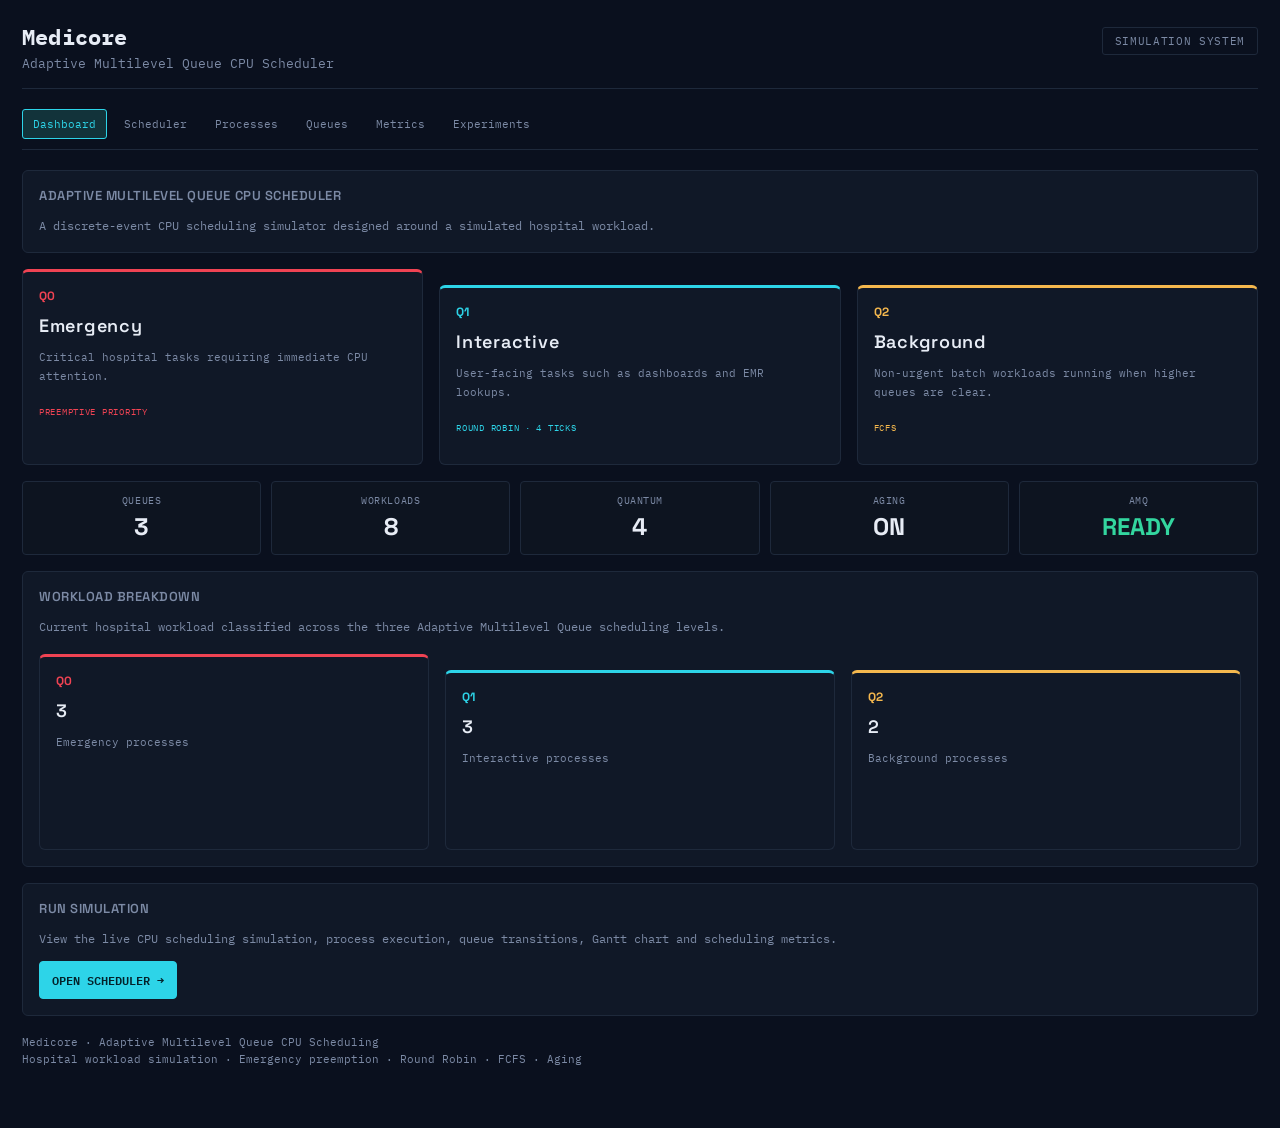
==== frontend/index.html @ 885d2069 "build metrics and workload dashboard" ====
<!DOCTYPE html>
<html lang="en">

<head>

    <meta charset="UTF-8">
    <meta name="viewport" content="width=device-width, initial-scale=1.0">

    <title>Medicore - AMQ Scheduler</title>

    <link rel="stylesheet" href="css/style.css">

    <link rel="preconnect" href="https://fonts.googleapis.com">

    <link
        href="https://fonts.googleapis.com/css2?family=Space+Grotesk:wght@500;600;700&family=IBM+Plex+Mono:wght@400;500;600;700&display=swap"
        rel="stylesheet">

</head>


<body>

<div class="wrap">


    <!-- HEADER -->

    <div class="topbar">

        <div>

            <div class="title">
                Medicore
            </div>

            <div class="subtitle">
                Adaptive Multilevel Queue CPU Scheduler
            </div>

        </div>

        <div class="status-pill">
            SIMULATION SYSTEM
        </div>

    </div>


    <!-- NAVIGATION -->

    <nav class="main-nav">

        <a href="index.html" data-page>
            Dashboard
        </a>

        <a href="pages/scheduler.html" data-page>
            Scheduler
        </a>

        <a href="pages/processes.html" data-page>
            Processes
        </a>

        <a href="pages/queues.html" data-page>
            Queues
        </a>

        <a href="pages/metrics.html" data-page>
            Metrics
        </a>

        <a href="pages/experiments.html" data-page>
            Experiments
        </a>

    </nav>


    <!-- INTRO -->

    <section class="panel">

        <h2>
            ADAPTIVE MULTILEVEL QUEUE CPU SCHEDULER
        </h2>

        <p class="dashboard-description">
            A discrete-event CPU scheduling simulator designed around
            a simulated hospital workload.
        </p>

    </section>


    <!-- THREE QUEUES -->

    <div class="dashboard-grid">


        <div class="panel queue-card emergency-card">

            <div class="queue-number">
                Q0
            </div>

            <h2>
                Emergency
            </h2>

            <p>
                Critical hospital tasks requiring immediate CPU attention.
            </p>

            <div class="queue-policy">
                PREEMPTIVE PRIORITY
            </div>

        </div>


        <div class="panel queue-card interactive-card">

            <div class="queue-number">
                Q1
            </div>

            <h2>
                Interactive
            </h2>

            <p>
                User-facing tasks such as dashboards and EMR lookups.
            </p>

            <div class="queue-policy">
                ROUND ROBIN · 4 TICKS
            </div>

        </div>


        <div class="panel queue-card background-card">

            <div class="queue-number">
                Q2
            </div>

            <h2>
                Background
            </h2>

            <p>
                Non-urgent batch workloads running when higher queues are clear.
            </p>

            <div class="queue-policy">
                FCFS
            </div>

        </div>

    </div>


    <!-- QUICK STATS -->

    <div class="tiles">


        <div class="tile">

            <div class="label">
                QUEUES
            </div>

            <div class="value">
                3
            </div>

        </div>


        <div class="tile">

            <div class="label">
                WORKLOADS
            </div>

            <div class="value" id="workloadCount">
                —
            </div>

        </div>


        <div class="tile">

            <div class="label">
                QUANTUM
            </div>

            <div class="value">
                4
            </div>

        </div>


        <div class="tile">

            <div class="label">
                AGING
            </div>

            <div class="value">
                ON
            </div>

        </div>


        <div class="tile good">

            <div class="label">
                AMQ
            </div>

            <div class="value">
                READY
            </div>

        </div>


    </div>


    <!-- WORKLOAD BREAKDOWN -->

    <section class="panel">

        <h2>
            WORKLOAD BREAKDOWN
        </h2>

        <p class="dashboard-description">
            Current hospital workload classified across the three
            Adaptive Multilevel Queue scheduling levels.
        </p>


        <div class="dashboard-grid">


            <div class="panel queue-card emergency-card">

                <div class="queue-number">
                    Q0
                </div>

                <h2 id="emergencyCount">
                    —
                </h2>

                <p>
                    Emergency processes
                </p>

            </div>


            <div class="panel queue-card interactive-card">

                <div class="queue-number">
                    Q1
                </div>

                <h2 id="interactiveCount">
                    —
                </h2>

                <p>
                    Interactive processes
                </p>

            </div>


            <div class="panel queue-card background-card">

                <div class="queue-number">
                    Q2
                </div>

                <h2 id="backgroundCount">
                    —
                </h2>

                <p>
                    Background processes
                </p>

            </div>


        </div>

    </section>


    <!-- OPEN SCHEDULER -->

    <section class="panel">

        <h2>
            RUN SIMULATION
        </h2>

        <p class="dashboard-description">
            View the live CPU scheduling simulation, process execution,
            queue transitions, Gantt chart and scheduling metrics.
        </p>

        <div class="btn-row">

            <a
                href="pages/scheduler.html"
                class="btn primary"
                style="text-decoration:none;"
            >
                OPEN SCHEDULER →
            </a>

        </div>

    </section>


    <!-- FOOTNOTE -->

    <div class="footnote">

        Medicore · Adaptive Multilevel Queue CPU Scheduling
        <br>

        Hospital workload simulation · Emergency preemption ·
        Round Robin · FCFS · Aging

    </div>


</div>


<!-- JAVASCRIPT -->

<script src="js/common.js"></script>

<script src="js/data.js"></script>


<script>

document.addEventListener("DOMContentLoaded", function () {


    // Count processes in each queue

    const emergency =
        hospitalProcesses.filter(
            process => process.queue === "Emergency"
        ).length;


    const interactive =
        hospitalProcesses.filter(
            process => process.queue === "Interactive"
        ).length;


    const background =
        hospitalProcesses.filter(
            process => process.queue === "Background"
        ).length;


    // Total workload

    document.getElementById("workloadCount").textContent =
        hospitalProcesses.length;


    // Queue counts

    document.getElementById("emergencyCount").textContent =
        emergency;


    document.getElementById("interactiveCount").textContent =
        interactive;


    document.getElementById("backgroundCount").textContent =
        background;


});

</script>


</body>

</html>
---- frontend/css/style.css ----
:root{
    --bg:#0A101E;
    --panel:#101827;
    --panel-2:#0D1420;
    --line:#1E293B;
    --text:#E7ECF5;
    --muted:#7C8AA5;
    --emergency:#F04353;
    --emergency-dim:#4A1E24;
    --interactive:#2DD4E8;
    --interactive-dim:#12333A;
    --background:#F5B84E;
    --background-dim:#3A2E17;
    --ok:#33D69F;
    --idle:#2A3446;
  }
  *{ box-sizing:border-box; }
  html,body{
    margin:0; padding:0; background:var(--bg); color:var(--text);
    font-family:'IBM Plex Mono', monospace;
    -webkit-font-smoothing:antialiased;
  }
  h1,h2,h3,.headline{ font-family:'Space Grotesk', sans-serif; }

  .wrap{ max-width:1280px; margin:0 auto; padding:22px 22px 60px; }

  .topbar{
    display:flex; align-items:baseline; justify-content:space-between;
    border-bottom:1px solid var(--line); padding-bottom:16px; margin-bottom:20px;
    flex-wrap:wrap; gap:10px;
  }
  .topbar .title{ font-size:22px; font-weight:700; letter-spacing:.2px; }
  .topbar .subtitle{ color:var(--muted); font-size:13px; margin-top:4px; }
  .status-pill{
    font-size:11px; padding:6px 12px; border-radius:3px; border:1px solid var(--line);
    color:var(--muted); letter-spacing:.06em; height:fit-content;
  }
  .status-pill.running{ color:var(--ok); border-color:var(--ok); }
  .status-pill.done{ color:var(--interactive); border-color:var(--interactive); }

  .grid{ display:grid; grid-template-columns: 340px 1fr; gap:20px; align-items:start; }
  @media (max-width: 900px){ .grid{ grid-template-columns: 1fr; } }

  .panel{
    background:var(--panel); border:1px solid var(--line); border-radius:6px;
    padding:16px;
  }
  .panel + .panel{ margin-top:16px; }
  .panel h2{ font-size:13px; margin:0 0 12px; color:var(--muted); font-weight:600; letter-spacing:.04em; }

  /* --- task intake --- */
  .task-row{
    display:grid; grid-template-columns: 4px 1fr auto; gap:10px; align-items:center;
    padding:8px 8px 8px 10px; border:1px solid var(--line); border-radius:4px; margin-bottom:6px;
    background:var(--panel-2);
  }
  .task-row .bar{ width:4px; align-self:stretch; border-radius:2px; }
  .task-row .info .name{ font-size:12.5px; font-weight:600; }
  .task-row .info .meta{ font-size:11px; color:var(--muted); margin-top:2px; }
  .task-row button{
    background:none; border:1px solid var(--line); color:var(--muted);
    border-radius:3px; width:22px; height:22px; cursor:pointer; font-size:13px; line-height:1;
  }
  .task-row button:hover{ color:var(--emergency); border-color:var(--emergency); }

  .queue-tag{ font-size:9.5px; padding:1px 6px; border-radius:2px; letter-spacing:.05em; }
  .queue-tag.q0{ background:var(--emergency-dim); color:var(--emergency); }
  .queue-tag.q1{ background:var(--interactive-dim); color:var(--interactive); }
  .queue-tag.q2{ background:var(--background-dim); color:var(--background); }

  .add-form{ display:grid; grid-template-columns: 1fr 1fr; gap:8px; margin-top:12px; }
  .add-form label{ font-size:10px; color:var(--muted); display:block; margin-bottom:4px; }
  .add-form input, .add-form select{
    width:100%; background:var(--panel-2); border:1px solid var(--line); color:var(--text);
    border-radius:4px; padding:7px 8px; font-family:inherit; font-size:12px;
  }
  .add-form .full{ grid-column:1 / -1; }
  .btn{
    background:var(--idle); border:1px solid var(--line); color:var(--text);
    border-radius:4px; padding:8px 12px; font-family:inherit; font-size:12px; cursor:pointer;
    font-weight:600;
  }
  .btn:hover{ border-color:var(--interactive); color:var(--interactive); }
  .btn.primary{ background:var(--interactive); color:#04222A; border-color:var(--interactive); }
  .btn.primary:hover{ opacity:.9; color:#04222A; }
  .btn:disabled{ opacity:.4; cursor:not-allowed; }
  .btn-row{ display:flex; gap:8px; margin-top:12px; flex-wrap:wrap; }
  .btn-row.presets .btn{ flex:1; min-width:120px; }

  .speed-row{ display:flex; align-items:center; gap:8px; margin-top:12px; font-size:11px; color:var(--muted); }
  .speed-row input[type=range]{ flex:1; }

  /* --- console --- */
  .now-running{
    display:flex; align-items:center; gap:12px; margin-bottom:14px;
  }
  .now-running .badge{
    padding:8px 14px; border-radius:4px; font-weight:700; font-size:13px;
    border:1px solid var(--line); background:var(--panel-2); color:var(--muted);
  }
  .now-running .badge.q0{ background:var(--emergency-dim); color:var(--emergency); border-color:var(--emergency); animation:pulse 1s infinite; }
  .now-running .badge.q1{ background:var(--interactive-dim); color:var(--interactive); border-color:var(--interactive); }
  .now-running .badge.q2{ background:var(--background-dim); color:var(--background); border-color:var(--background); }
  @keyframes pulse{ 0%,100%{ box-shadow:0 0 0 0 rgba(240,67,83,.4);} 50%{ box-shadow:0 0 0 6px rgba(240,67,83,0);} }
  .now-running .tick{ color:var(--muted); font-size:12px; }

  .gantt-wrap{
    background:var(--panel-2); border:1px solid var(--line); border-radius:4px;
    overflow-x:auto; padding:14px 14px 10px;
  }
  .gantt-row{ display:flex; align-items:center; height:26px; margin-bottom:4px; white-space:nowrap; }
  .gantt-row .pid-label{
    width:46px; flex:0 0 46px; font-size:10.5px; color:var(--muted); text-align:right; padding-right:8px;
  }
  .gantt-track{ position:relative; height:20px; }
  .gantt-block{
    position:absolute; top:0; height:20px; border-radius:2px; font-size:9.5px;
    display:flex; align-items:center; justify-content:center; color:#04121A; font-weight:700;
    overflow:hidden;
  }
  .gantt-block.q0{ background:var(--emergency); }
  .gantt-block.q1{ background:var(--interactive); }
  .gantt-block.q2{ background:var(--background); }
  .gantt-axis{ display:flex; font-size:9.5px; color:var(--muted); margin-top:2px; margin-left:46px; }

  .legend{ display:flex; gap:16px; margin:10px 0 16px; font-size:11px; color:var(--muted); }
  .legend span{ display:inline-flex; align-items:center; gap:6px; }
  .legend i{ width:9px; height:9px; border-radius:2px; display:inline-block; }
  .legend i.q0{ background:var(--emergency); }
  .legend i.q1{ background:var(--interactive); }
  .legend i.q2{ background:var(--background); }

  .tiles{ display:grid; grid-template-columns: repeat(5, 1fr); gap:10px; margin:16px 0; }
  @media (max-width: 760px){ .tiles{ grid-template-columns: repeat(2, 1fr); } }
  .tile{
    background:var(--panel-2); border:1px solid var(--line); border-radius:4px;
    padding:12px; text-align:center;
  }
  .tile .label{ font-size:9.5px; color:var(--muted); letter-spacing:.06em; }
  .tile .value{ font-size:24px; font-weight:700; font-family:'Space Grotesk',sans-serif; margin-top:4px; }
  .tile.alert{ border-color:var(--emergency); }
  .tile.alert .value{ color:var(--emergency); }
  .tile.good .value{ color:var(--ok); }

  table.results{ width:100%; border-collapse:collapse; font-size:11.5px; margin-top:6px; }
  table.results th{ text-align:left; color:var(--muted); font-weight:600; padding:6px 8px; border-bottom:1px solid var(--line); font-size:10.5px; }
  table.results td{ padding:6px 8px; border-bottom:1px solid var(--line); }

  .compare-bars{ display:grid; gap:14px; margin-top:6px; }
  .compare-metric .label{ font-size:11px; color:var(--muted); margin-bottom:6px; }
  .bar-line{ display:flex; align-items:center; gap:8px; margin-bottom:4px; }
  .bar-line .name{ width:70px; font-size:10.5px; color:var(--muted); flex:0 0 70px; }
  .bar-line .track{ flex:1; background:var(--panel-2); border-radius:3px; height:16px; position:relative; overflow:hidden; }
  .bar-line .fill{ height:100%; border-radius:3px; }
  .bar-line .fill.fcfs{ background:#8B98AC; }
  .bar-line .fill.amq{ background:var(--ok); }
  .bar-line .num{ width:52px; text-align:right; font-size:11px; flex:0 0 52px; }

  .empty-note{ color:var(--muted); font-size:12px; padding:20px; text-align:center; }
  .footnote{ color:var(--muted); font-size:10.5px; margin-top:18px; line-height:1.6; }
/* ================================
   MAIN NAVIGATION
   ================================ */

.main-nav {
    display: flex;
    gap: 6px;
    margin-bottom: 20px;
    border-bottom: 1px solid var(--line);
    padding-bottom: 10px;
    flex-wrap: wrap;
}

.main-nav a {
    color: var(--muted);
    text-decoration: none;
    font-size: 11px;
    padding: 7px 10px;
    border: 1px solid transparent;
    border-radius: 3px;
}

.main-nav a:hover {
    color: var(--interactive);
    border-color: var(--line);
}

.main-nav a.active {
    color: var(--interactive);
    border-color: var(--interactive);
    background: var(--interactive-dim);
}


/* ================================
   DASHBOARD
   ================================ */

.dashboard-description {
    color: var(--muted);
    font-size: 12px;
    line-height: 1.7;
    margin: 0;
}

.dashboard-grid {
    display: grid;
    grid-template-columns: repeat(3, 1fr);
    gap: 16px;
    margin-top: 16px;
}

.queue-card {
    min-height: 180px;
}

.queue-card h2 {
    color: var(--text);
    font-size: 18px;
    margin: 10px 0;
}

.queue-card p {
    color: var(--muted);
    font-size: 11px;
    line-height: 1.7;
}

.queue-number {
    font-family: 'Space Grotesk', sans-serif;
    font-size: 12px;
    font-weight: 700;
}

.queue-policy {
    margin-top: 20px;
    font-size: 9px;
    letter-spacing: .08em;
}


/* Queue-specific indicators */

.emergency-card {
    border-top: 3px solid var(--emergency);
}

.emergency-card .queue-number,
.emergency-card .queue-policy {
    color: var(--emergency);
}

.interactive-card {
    border-top: 3px solid var(--interactive);
}

.interactive-card .queue-number,
.interactive-card .queue-policy {
    color: var(--interactive);
}

.background-card {
    border-top: 3px solid var(--background);
}

.background-card .queue-number,
.background-card .queue-policy {
    color: var(--background);
}


@media (max-width: 900px) {

    .dashboard-grid {
        grid-template-columns: 1fr;
    }

}

.queue-process {
    border: 1px solid var(--line);
    background: var(--panel-2);
    padding: 12px;
    margin-top: 8px;
    font-size: 11px;
}

.queue-process strong {
    color: var(--interactive);
}

.queue-process span {
    color: var(--muted);
    margin-left: 10px;
}

.metric-box {
    min-height: 130px;
}

.metric-label {
    color: var(--muted);
    font-size: 10px;
    letter-spacing: .08em;
    margin-bottom: 12px;
}

.metric-value {
    font-family: 'Space Grotesk', sans-serif;
    font-size: 30px;
    font-weight: 700;
    color: var(--text);
}

.metric-unit {
    color: var(--muted);
    font-size: 9px;
    margin-top: 6px;
    text-transform: uppercase;
}
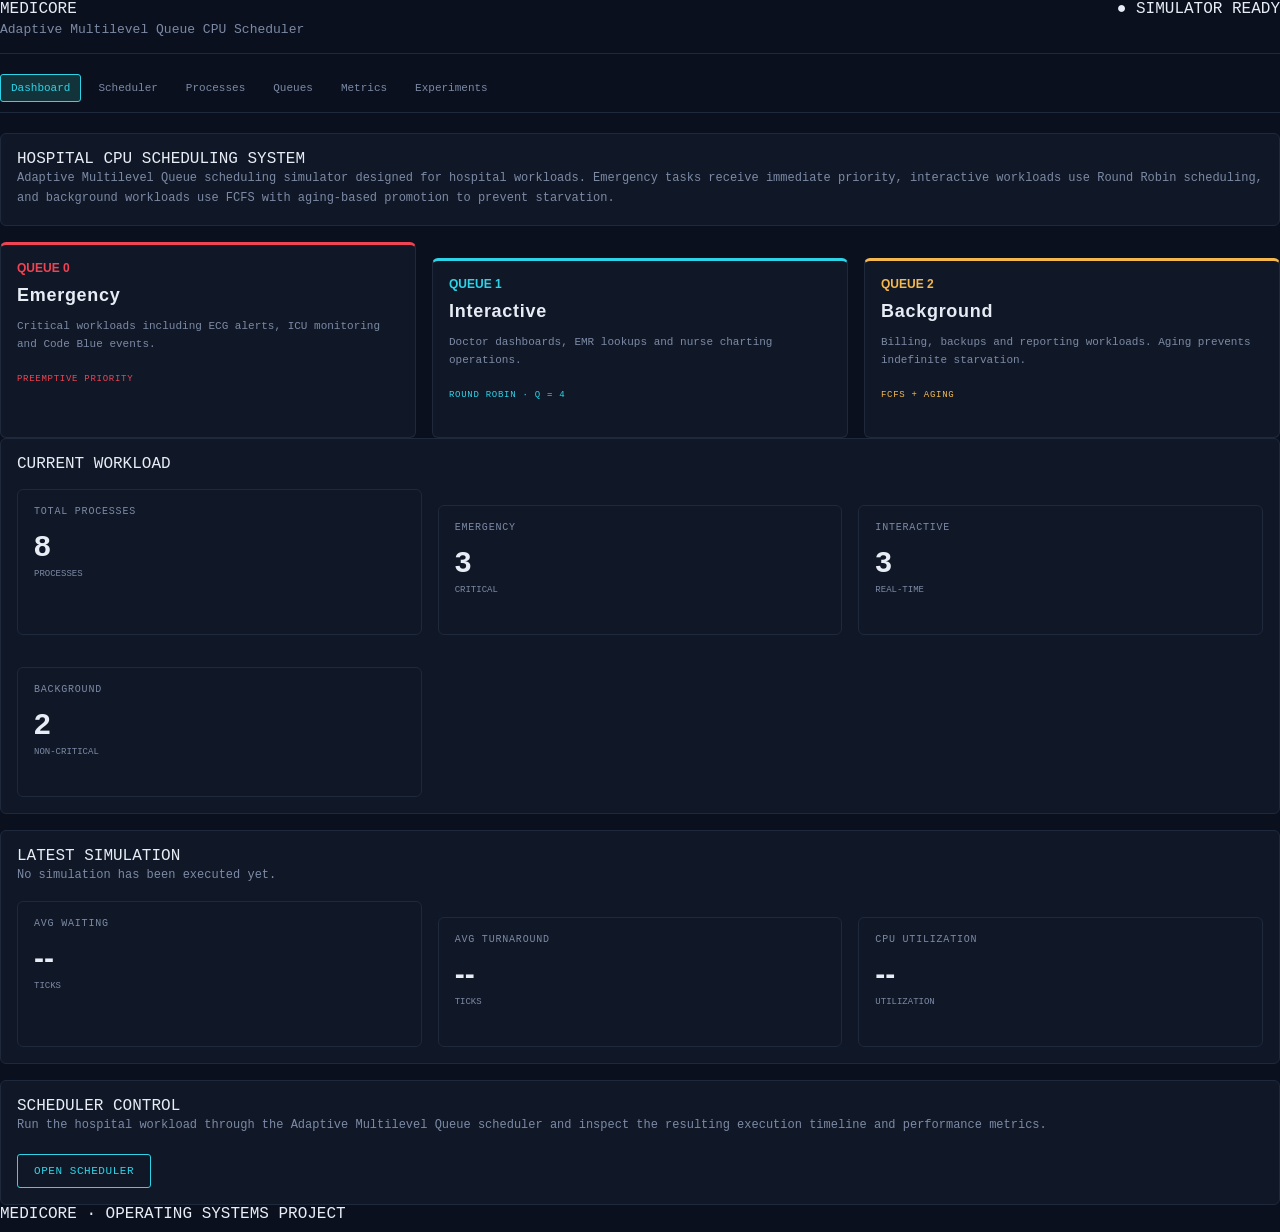
==== commit 2febd24a: "integrated some scheduler result stuff across frontend" ====
--- a/frontend/index.html
+++ b/frontend/index.html
@@ -2,52 +2,33 @@
 <html lang="en">
 
 <head>
-
     <meta charset="UTF-8">
     <meta name="viewport" content="width=device-width, initial-scale=1.0">
 
-    <title>Medicore - AMQ Scheduler</title>
+    <title>Dashboard - Medicore</title>
 
     <link rel="stylesheet" href="css/style.css">
-
-    <link rel="preconnect" href="https://fonts.googleapis.com">
-
-    <link
-        href="https://fonts.googleapis.com/css2?family=Space+Grotesk:wght@500;600;700&family=IBM+Plex+Mono:wght@400;500;600;700&display=swap"
-        rel="stylesheet">
-
 </head>
 
-
 <body>
 
-<div class="wrap">
-
-
-    <!-- HEADER -->
-
-    <div class="topbar">
+<div class="app">
+
+    <header class="topbar">
 
         <div>
-
-            <div class="title">
-                Medicore
-            </div>
-
+            <div class="brand">MEDICORE</div>
             <div class="subtitle">
                 Adaptive Multilevel Queue CPU Scheduler
             </div>
-
-        </div>
-
-        <div class="status-pill">
-            SIMULATION SYSTEM
-        </div>
-
-    </div>
-
-
-    <!-- NAVIGATION -->
+        </div>
+
+        <div class="status">
+            ● SIMULATOR READY
+        </div>
+
+    </header>
+
 
     <nav class="main-nav">
 
@@ -78,39 +59,40 @@
     </nav>
 
 
-    <!-- INTRO -->
-
     <section class="panel">
 
-        <h2>
-            ADAPTIVE MULTILEVEL QUEUE CPU SCHEDULER
-        </h2>
+        <div class="panel-title">
+            HOSPITAL CPU SCHEDULING SYSTEM
+        </div>
 
         <p class="dashboard-description">
-            A discrete-event CPU scheduling simulator designed around
-            a simulated hospital workload.
+
+            Adaptive Multilevel Queue scheduling simulator designed
+            for hospital workloads. Emergency tasks receive immediate
+            priority, interactive workloads use Round Robin scheduling,
+            and background workloads use FCFS with aging-based
+            promotion to prevent starvation.
+
         </p>
 
     </section>
 
 
-    <!-- THREE QUEUES -->
-
-    <div class="dashboard-grid">
-
+    <!-- QUEUES -->
+
+    <section class="dashboard-grid">
 
         <div class="panel queue-card emergency-card">
 
             <div class="queue-number">
-                Q0
-            </div>
-
-            <h2>
-                Emergency
-            </h2>
+                QUEUE 0
+            </div>
+
+            <h2>Emergency</h2>
 
             <p>
-                Critical hospital tasks requiring immediate CPU attention.
+                Critical workloads including ECG alerts,
+                ICU monitoring and Code Blue events.
             </p>
 
             <div class="queue-policy">
@@ -123,19 +105,18 @@
         <div class="panel queue-card interactive-card">
 
             <div class="queue-number">
-                Q1
-            </div>
-
-            <h2>
-                Interactive
-            </h2>
+                QUEUE 1
+            </div>
+
+            <h2>Interactive</h2>
 
             <p>
-                User-facing tasks such as dashboards and EMR lookups.
+                Doctor dashboards, EMR lookups and
+                nurse charting operations.
             </p>
 
             <div class="queue-policy">
-                ROUND ROBIN · 4 TICKS
+                ROUND ROBIN · Q = 4
             </div>
 
         </div>
@@ -144,273 +125,294 @@
         <div class="panel queue-card background-card">
 
             <div class="queue-number">
-                Q2
-            </div>
-
-            <h2>
-                Background
-            </h2>
+                QUEUE 2
+            </div>
+
+            <h2>Background</h2>
 
             <p>
-                Non-urgent batch workloads running when higher queues are clear.
+                Billing, backups and reporting workloads.
+                Aging prevents indefinite starvation.
             </p>
 
             <div class="queue-policy">
-                FCFS
-            </div>
-
-        </div>
-
-    </div>
-
-
-    <!-- QUICK STATS -->
-
-    <div class="tiles">
-
-
-        <div class="tile">
-
-            <div class="label">
-                QUEUES
-            </div>
-
-            <div class="value">
-                3
-            </div>
-
-        </div>
-
-
-        <div class="tile">
-
-            <div class="label">
-                WORKLOADS
-            </div>
-
-            <div class="value" id="workloadCount">
-                —
-            </div>
-
-        </div>
-
-
-        <div class="tile">
-
-            <div class="label">
-                QUANTUM
-            </div>
-
-            <div class="value">
-                4
-            </div>
-
-        </div>
-
-
-        <div class="tile">
-
-            <div class="label">
-                AGING
-            </div>
-
-            <div class="value">
-                ON
-            </div>
-
-        </div>
-
-
-        <div class="tile good">
-
-            <div class="label">
-                AMQ
-            </div>
-
-            <div class="value">
-                READY
-            </div>
-
-        </div>
-
-
-    </div>
-
-
-    <!-- WORKLOAD BREAKDOWN -->
+                FCFS + AGING
+            </div>
+
+        </div>
+
+    </section>
+
+
+    <!-- WORKLOAD -->
 
     <section class="panel">
 
-        <h2>
-            WORKLOAD BREAKDOWN
-        </h2>
+        <div class="panel-title">
+            CURRENT WORKLOAD
+        </div>
+
+        <div class="dashboard-grid">
+
+            <div class="panel metric-box">
+
+                <div class="metric-label">
+                    TOTAL PROCESSES
+                </div>
+
+                <div class="metric-value"
+                     id="workloadCount">
+                    8
+                </div>
+
+                <div class="metric-unit">
+                    PROCESSES
+                </div>
+
+            </div>
+
+
+            <div class="panel metric-box">
+
+                <div class="metric-label">
+                    EMERGENCY
+                </div>
+
+                <div class="metric-value"
+                     id="emergencyCount">
+                    3
+                </div>
+
+                <div class="metric-unit">
+                    CRITICAL
+                </div>
+
+            </div>
+
+
+            <div class="panel metric-box">
+
+                <div class="metric-label">
+                    INTERACTIVE
+                </div>
+
+                <div class="metric-value"
+                     id="interactiveCount">
+                    3
+                </div>
+
+                <div class="metric-unit">
+                    REAL-TIME
+                </div>
+
+            </div>
+
+
+            <div class="panel metric-box">
+
+                <div class="metric-label">
+                    BACKGROUND
+                </div>
+
+                <div class="metric-value"
+                     id="backgroundCount">
+                    2
+                </div>
+
+                <div class="metric-unit">
+                    NON-CRITICAL
+                </div>
+
+            </div>
+
+        </div>
+
+    </section>
+
+
+    <!-- LATEST SIMULATION -->
+
+    <section class="panel">
+
+        <div class="panel-title">
+            LATEST SIMULATION
+        </div>
+
+        <p id="simulationStatus"
+           class="dashboard-description">
+
+            No simulation has been executed yet.
+
+        </p>
+
+
+        <div class="dashboard-grid">
+
+            <div class="panel metric-box">
+
+                <div class="metric-label">
+                    AVG WAITING
+                </div>
+
+                <div class="metric-value"
+                     id="avgWaiting">
+                    --
+                </div>
+
+                <div class="metric-unit">
+                    TICKS
+                </div>
+
+            </div>
+
+
+            <div class="panel metric-box">
+
+                <div class="metric-label">
+                    AVG TURNAROUND
+                </div>
+
+                <div class="metric-value"
+                     id="avgTurnaround">
+                    --
+                </div>
+
+                <div class="metric-unit">
+                    TICKS
+                </div>
+
+            </div>
+
+
+            <div class="panel metric-box">
+
+                <div class="metric-label">
+                    CPU UTILIZATION
+                </div>
+
+                <div class="metric-value"
+                     id="cpuUtilization">
+                    --
+                </div>
+
+                <div class="metric-unit">
+                    UTILIZATION
+                </div>
+
+            </div>
+
+        </div>
+
+    </section>
+
+
+    <!-- ACTION -->
+
+    <section class="panel">
+
+        <div class="panel-title">
+            SCHEDULER CONTROL
+        </div>
 
         <p class="dashboard-description">
-            Current hospital workload classified across the three
-            Adaptive Multilevel Queue scheduling levels.
+
+            Run the hospital workload through the Adaptive
+            Multilevel Queue scheduler and inspect the resulting
+            execution timeline and performance metrics.
+
         </p>
 
-
-        <div class="dashboard-grid">
-
-
-            <div class="panel queue-card emergency-card">
-
-                <div class="queue-number">
-                    Q0
-                </div>
-
-                <h2 id="emergencyCount">
-                    —
-                </h2>
-
-                <p>
-                    Emergency processes
-                </p>
-
-            </div>
-
-
-            <div class="panel queue-card interactive-card">
-
-                <div class="queue-number">
-                    Q1
-                </div>
-
-                <h2 id="interactiveCount">
-                    —
-                </h2>
-
-                <p>
-                    Interactive processes
-                </p>
-
-            </div>
-
-
-            <div class="panel queue-card background-card">
-
-                <div class="queue-number">
-                    Q2
-                </div>
-
-                <h2 id="backgroundCount">
-                    —
-                </h2>
-
-                <p>
-                    Background processes
-                </p>
-
-            </div>
-
-
-        </div>
+        <br>
+
+        <a href="pages/scheduler.html"
+           class="button">
+
+            OPEN SCHEDULER
+
+        </a>
 
     </section>
 
 
-    <!-- OPEN SCHEDULER -->
-
-    <section class="panel">
-
-        <h2>
-            RUN SIMULATION
-        </h2>
-
-        <p class="dashboard-description">
-            View the live CPU scheduling simulation, process execution,
-            queue transitions, Gantt chart and scheduling metrics.
-        </p>
-
-        <div class="btn-row">
-
-            <a
-                href="pages/scheduler.html"
-                class="btn primary"
-                style="text-decoration:none;"
-            >
-                OPEN SCHEDULER →
-            </a>
-
-        </div>
-
-    </section>
-
-
-    <!-- FOOTNOTE -->
-
-    <div class="footnote">
-
-        Medicore · Adaptive Multilevel Queue CPU Scheduling
-        <br>
-
-        Hospital workload simulation · Emergency preemption ·
-        Round Robin · FCFS · Aging
-
-    </div>
-
+    <footer>
+
+        MEDICORE · OPERATING SYSTEMS PROJECT
+
+    </footer>
 
 </div>
 
 
-<!-- JAVASCRIPT -->
-
 <script src="js/common.js"></script>
-
 <script src="js/data.js"></script>
+<script src="js/results.js"></script>
 
 
 <script>
 
-document.addEventListener("DOMContentLoaded", function () {
-
-
-    // Count processes in each queue
-
-    const emergency =
-        hospitalProcesses.filter(
-            process => process.queue === "Emergency"
-        ).length;
-
-
-    const interactive =
-        hospitalProcesses.filter(
-            process => process.queue === "Interactive"
-        ).length;
-
-
-    const background =
-        hospitalProcesses.filter(
-            process => process.queue === "Background"
-        ).length;
-
-
-    // Total workload
+document.addEventListener("DOMContentLoaded", () => {
+
+    /*
+     * Default workload
+     */
 
     document.getElementById("workloadCount").textContent =
         hospitalProcesses.length;
 
-
-    // Queue counts
-
     document.getElementById("emergencyCount").textContent =
-        emergency;
-
+        hospitalProcesses.filter(
+            p => p.queue === "Emergency"
+        ).length;
 
     document.getElementById("interactiveCount").textContent =
-        interactive;
-
+        hospitalProcesses.filter(
+            p => p.queue === "Interactive"
+        ).length;
 
     document.getElementById("backgroundCount").textContent =
-        background;
-
+        hospitalProcesses.filter(
+            p => p.queue === "Background"
+        ).length;
+
+
+    /*
+     * Load latest simulation
+     */
+
+    const results = loadSimulationResults();
+
+    if (!results || !results.metrics) {
+
+        return;
+
+    }
+
+
+    document.getElementById("simulationStatus").textContent =
+        "Latest simulation completed successfully.";
+
+
+    document.getElementById("avgWaiting").textContent =
+        Number(
+            results.metrics.averageWaiting
+        ).toFixed(2);
+
+
+    document.getElementById("avgTurnaround").textContent =
+        Number(
+            results.metrics.averageTurnaround
+        ).toFixed(2);
+
+
+    document.getElementById("cpuUtilization").textContent =
+        Number(
+            results.metrics.cpuUtilization
+        ).toFixed(1) + "%";
 
 });
 
 </script>
 
-
 </body>
 
 </html>
--- a/frontend/css/style.css
+++ b/frontend/css/style.css
@@ -318,4 +318,19 @@
     font-size: 9px;
     margin-top: 6px;
     text-transform: uppercase;
+}
+
+.button {
+    display: inline-block;
+    padding: 10px 16px;
+    border: 1px solid var(--interactive);
+    color: var(--interactive);
+    text-decoration: none;
+    font-size: 11px;
+    letter-spacing: .05em;
+    border-radius: 3px;
+}
+
+.button:hover {
+    background: var(--interactive-dim);
 }
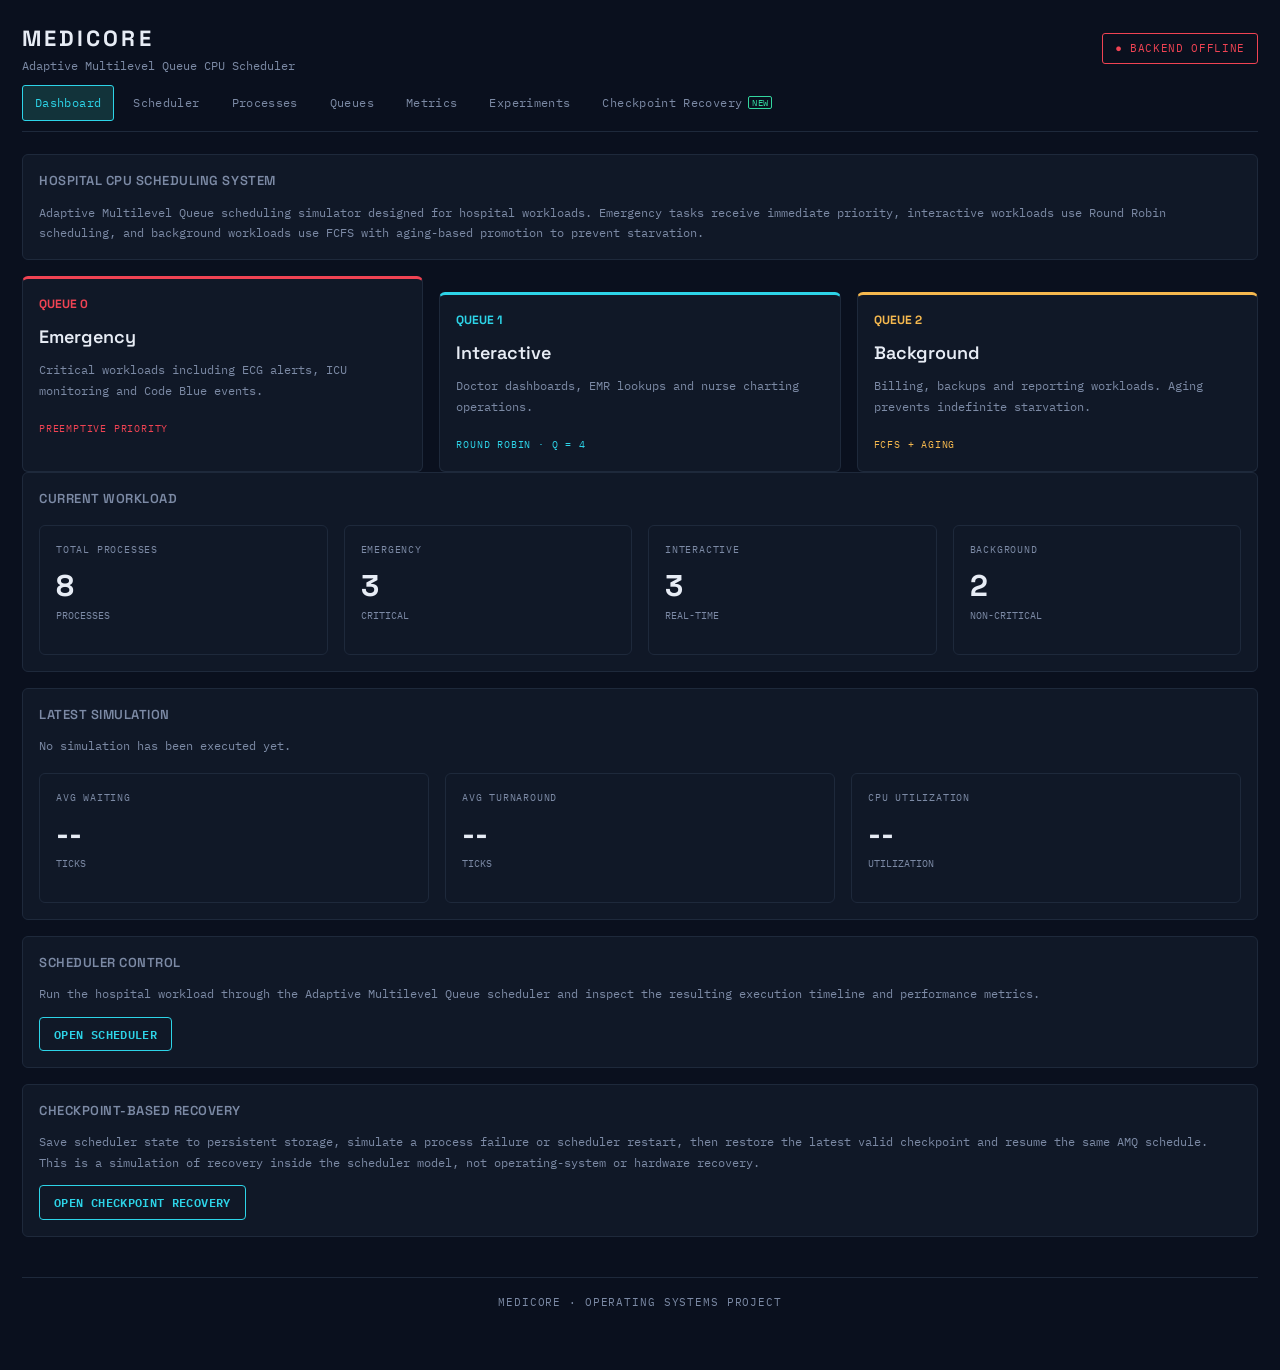
==== commit 20559839: "Add checkpoint-based recovery to Medicore please work" ====
--- a/frontend/index.html
+++ b/frontend/index.html
@@ -8,55 +8,17 @@
     <title>Dashboard - Medicore</title>
 
     <link rel="stylesheet" href="css/style.css">
+    <script src="js/nav.js" defer></script>
 </head>
 
 <body>
 
-<div class="app">
-
-    <header class="topbar">
-
-        <div>
-            <div class="brand">MEDICORE</div>
-            <div class="subtitle">
-                Adaptive Multilevel Queue CPU Scheduler
-            </div>
-        </div>
-
-        <div class="status">
-            ● SIMULATOR READY
-        </div>
-
-    </header>
-
-
-    <nav class="main-nav">
-
-        <a href="index.html" data-page>
-            Dashboard
-        </a>
-
-        <a href="pages/scheduler.html" data-page>
-            Scheduler
-        </a>
-
-        <a href="pages/processes.html" data-page>
-            Processes
-        </a>
-
-        <a href="pages/queues.html" data-page>
-            Queues
-        </a>
-
-        <a href="pages/metrics.html" data-page>
-            Metrics
-        </a>
-
-        <a href="pages/experiments.html" data-page>
-            Experiments
-        </a>
-
-    </nav>
+<div class="wrap">
+
+    <div id="medicore-nav"></div>
+
+
+    
 
 
     <section class="panel">
@@ -322,17 +284,45 @@
 
         </p>
 
-        <br>
-
-        <a href="pages/scheduler.html"
-           class="button">
-
-            OPEN SCHEDULER
-
-        </a>
-
-    </section>
-
+        <div class="btn-row">
+
+            <a href="pages/scheduler.html" class="button">
+                OPEN SCHEDULER
+            </a>
+
+        </div>
+
+    </section>
+
+
+
+    <!-- CHECKPOINT RECOVERY -->
+
+    <section class="panel">
+
+        <div class="panel-title">
+            CHECKPOINT-BASED RECOVERY
+        </div>
+
+        <p class="dashboard-description">
+
+            Save scheduler state to persistent storage, simulate a process
+            failure or scheduler restart, then restore the latest valid
+            checkpoint and resume the same AMQ schedule. This is a
+            simulation of recovery inside the scheduler model, not
+            operating-system or hardware recovery.
+
+        </p>
+
+        <div class="btn-row">
+
+            <a href="pages/recovery.html" class="button">
+                OPEN CHECKPOINT RECOVERY
+            </a>
+
+        </div>
+
+    </section>
 
     <footer>
 
--- a/frontend/css/style.css
+++ b/frontend/css/style.css
@@ -1,336 +1,518 @@
-
-  :root{
-    --bg:#0A101E;
-    --panel:#101827;
-    --panel-2:#0D1420;
-    --line:#1E293B;
-    --text:#E7ECF5;
-    --muted:#7C8AA5;
-    --emergency:#F04353;
-    --emergency-dim:#4A1E24;
-    --interactive:#2DD4E8;
-    --interactive-dim:#12333A;
-    --background:#F5B84E;
-    --background-dim:#3A2E17;
-    --ok:#33D69F;
-    --idle:#2A3446;
-  }
-  *{ box-sizing:border-box; }
-  html,body{
-    margin:0; padding:0; background:var(--bg); color:var(--text);
-    font-family:'IBM Plex Mono', monospace;
-    -webkit-font-smoothing:antialiased;
-  }
-  h1,h2,h3,.headline{ font-family:'Space Grotesk', sans-serif; }
-
-  .wrap{ max-width:1280px; margin:0 auto; padding:22px 22px 60px; }
-
-  .topbar{
-    display:flex; align-items:baseline; justify-content:space-between;
-    border-bottom:1px solid var(--line); padding-bottom:16px; margin-bottom:20px;
-    flex-wrap:wrap; gap:10px;
-  }
-  .topbar .title{ font-size:22px; font-weight:700; letter-spacing:.2px; }
-  .topbar .subtitle{ color:var(--muted); font-size:13px; margin-top:4px; }
-  .status-pill{
-    font-size:11px; padding:6px 12px; border-radius:3px; border:1px solid var(--line);
-    color:var(--muted); letter-spacing:.06em; height:fit-content;
-  }
-  .status-pill.running{ color:var(--ok); border-color:var(--ok); }
-  .status-pill.done{ color:var(--interactive); border-color:var(--interactive); }
-
-  .grid{ display:grid; grid-template-columns: 340px 1fr; gap:20px; align-items:start; }
-  @media (max-width: 900px){ .grid{ grid-template-columns: 1fr; } }
-
-  .panel{
-    background:var(--panel); border:1px solid var(--line); border-radius:6px;
-    padding:16px;
-  }
-  .panel + .panel{ margin-top:16px; }
-  .panel h2{ font-size:13px; margin:0 0 12px; color:var(--muted); font-weight:600; letter-spacing:.04em; }
-
-  /* --- task intake --- */
-  .task-row{
-    display:grid; grid-template-columns: 4px 1fr auto; gap:10px; align-items:center;
-    padding:8px 8px 8px 10px; border:1px solid var(--line); border-radius:4px; margin-bottom:6px;
-    background:var(--panel-2);
-  }
-  .task-row .bar{ width:4px; align-self:stretch; border-radius:2px; }
-  .task-row .info .name{ font-size:12.5px; font-weight:600; }
-  .task-row .info .meta{ font-size:11px; color:var(--muted); margin-top:2px; }
-  .task-row button{
-    background:none; border:1px solid var(--line); color:var(--muted);
-    border-radius:3px; width:22px; height:22px; cursor:pointer; font-size:13px; line-height:1;
-  }
-  .task-row button:hover{ color:var(--emergency); border-color:var(--emergency); }
-
-  .queue-tag{ font-size:9.5px; padding:1px 6px; border-radius:2px; letter-spacing:.05em; }
-  .queue-tag.q0{ background:var(--emergency-dim); color:var(--emergency); }
-  .queue-tag.q1{ background:var(--interactive-dim); color:var(--interactive); }
-  .queue-tag.q2{ background:var(--background-dim); color:var(--background); }
-
-  .add-form{ display:grid; grid-template-columns: 1fr 1fr; gap:8px; margin-top:12px; }
-  .add-form label{ font-size:10px; color:var(--muted); display:block; margin-bottom:4px; }
-  .add-form input, .add-form select{
-    width:100%; background:var(--panel-2); border:1px solid var(--line); color:var(--text);
-    border-radius:4px; padding:7px 8px; font-family:inherit; font-size:12px;
-  }
-  .add-form .full{ grid-column:1 / -1; }
-  .btn{
-    background:var(--idle); border:1px solid var(--line); color:var(--text);
-    border-radius:4px; padding:8px 12px; font-family:inherit; font-size:12px; cursor:pointer;
-    font-weight:600;
-  }
-  .btn:hover{ border-color:var(--interactive); color:var(--interactive); }
-  .btn.primary{ background:var(--interactive); color:#04222A; border-color:var(--interactive); }
-  .btn.primary:hover{ opacity:.9; color:#04222A; }
-  .btn:disabled{ opacity:.4; cursor:not-allowed; }
-  .btn-row{ display:flex; gap:8px; margin-top:12px; flex-wrap:wrap; }
-  .btn-row.presets .btn{ flex:1; min-width:120px; }
-
-  .speed-row{ display:flex; align-items:center; gap:8px; margin-top:12px; font-size:11px; color:var(--muted); }
-  .speed-row input[type=range]{ flex:1; }
-
-  /* --- console --- */
-  .now-running{
-    display:flex; align-items:center; gap:12px; margin-bottom:14px;
-  }
-  .now-running .badge{
-    padding:8px 14px; border-radius:4px; font-weight:700; font-size:13px;
-    border:1px solid var(--line); background:var(--panel-2); color:var(--muted);
-  }
-  .now-running .badge.q0{ background:var(--emergency-dim); color:var(--emergency); border-color:var(--emergency); animation:pulse 1s infinite; }
-  .now-running .badge.q1{ background:var(--interactive-dim); color:var(--interactive); border-color:var(--interactive); }
-  .now-running .badge.q2{ background:var(--background-dim); color:var(--background); border-color:var(--background); }
-  @keyframes pulse{ 0%,100%{ box-shadow:0 0 0 0 rgba(240,67,83,.4);} 50%{ box-shadow:0 0 0 6px rgba(240,67,83,0);} }
-  .now-running .tick{ color:var(--muted); font-size:12px; }
-
-  .gantt-wrap{
-    background:var(--panel-2); border:1px solid var(--line); border-radius:4px;
-    overflow-x:auto; padding:14px 14px 10px;
-  }
-  .gantt-row{ display:flex; align-items:center; height:26px; margin-bottom:4px; white-space:nowrap; }
-  .gantt-row .pid-label{
-    width:46px; flex:0 0 46px; font-size:10.5px; color:var(--muted); text-align:right; padding-right:8px;
-  }
-  .gantt-track{ position:relative; height:20px; }
-  .gantt-block{
-    position:absolute; top:0; height:20px; border-radius:2px; font-size:9.5px;
-    display:flex; align-items:center; justify-content:center; color:#04121A; font-weight:700;
-    overflow:hidden;
-  }
-  .gantt-block.q0{ background:var(--emergency); }
-  .gantt-block.q1{ background:var(--interactive); }
-  .gantt-block.q2{ background:var(--background); }
-  .gantt-axis{ display:flex; font-size:9.5px; color:var(--muted); margin-top:2px; margin-left:46px; }
-
-  .legend{ display:flex; gap:16px; margin:10px 0 16px; font-size:11px; color:var(--muted); }
-  .legend span{ display:inline-flex; align-items:center; gap:6px; }
-  .legend i{ width:9px; height:9px; border-radius:2px; display:inline-block; }
-  .legend i.q0{ background:var(--emergency); }
-  .legend i.q1{ background:var(--interactive); }
-  .legend i.q2{ background:var(--background); }
-
-  .tiles{ display:grid; grid-template-columns: repeat(5, 1fr); gap:10px; margin:16px 0; }
-  @media (max-width: 760px){ .tiles{ grid-template-columns: repeat(2, 1fr); } }
-  .tile{
-    background:var(--panel-2); border:1px solid var(--line); border-radius:4px;
-    padding:12px; text-align:center;
-  }
-  .tile .label{ font-size:9.5px; color:var(--muted); letter-spacing:.06em; }
-  .tile .value{ font-size:24px; font-weight:700; font-family:'Space Grotesk',sans-serif; margin-top:4px; }
-  .tile.alert{ border-color:var(--emergency); }
-  .tile.alert .value{ color:var(--emergency); }
-  .tile.good .value{ color:var(--ok); }
-
-  table.results{ width:100%; border-collapse:collapse; font-size:11.5px; margin-top:6px; }
-  table.results th{ text-align:left; color:var(--muted); font-weight:600; padding:6px 8px; border-bottom:1px solid var(--line); font-size:10.5px; }
-  table.results td{ padding:6px 8px; border-bottom:1px solid var(--line); }
-
-  .compare-bars{ display:grid; gap:14px; margin-top:6px; }
-  .compare-metric .label{ font-size:11px; color:var(--muted); margin-bottom:6px; }
-  .bar-line{ display:flex; align-items:center; gap:8px; margin-bottom:4px; }
-  .bar-line .name{ width:70px; font-size:10.5px; color:var(--muted); flex:0 0 70px; }
-  .bar-line .track{ flex:1; background:var(--panel-2); border-radius:3px; height:16px; position:relative; overflow:hidden; }
-  .bar-line .fill{ height:100%; border-radius:3px; }
-  .bar-line .fill.fcfs{ background:#8B98AC; }
-  .bar-line .fill.amq{ background:var(--ok); }
-  .bar-line .num{ width:52px; text-align:right; font-size:11px; flex:0 0 52px; }
-
-  .empty-note{ color:var(--muted); font-size:12px; padding:20px; text-align:center; }
-  .footnote{ color:var(--muted); font-size:10.5px; margin-top:18px; line-height:1.6; }
-/* ================================
-   MAIN NAVIGATION
-   ================================ */
+/* ==========================================================================
+   Medicore — shared stylesheet
+   Dark clinical-console theme. Fonts are loaded here so every page gets the
+   same typography no matter which HTML file is opened first.
+   ========================================================================== */
+@import url("https://fonts.googleapis.com/css2?family=Space+Grotesk:wght@500;600;700&family=IBM+Plex+Mono:wght@400;500;600;700&display=swap");
+
+:root {
+  --bg: #0A101E;
+  --panel: #101827;
+  --panel-2: #0D1420;
+  --line: #1E293B;
+  --text: #E7ECF5;
+  --muted: #7C8AA5;
+  --emergency: #F04353;
+  --emergency-dim: #4A1E24;
+  --interactive: #2DD4E8;
+  --interactive-dim: #12333A;
+  --background: #F5B84E;
+  --background-dim: #3A2E17;
+  --ok: #33D69F;
+  --ok-dim: #123B30;
+  --warn: #F5B84E;
+  --idle: #2A3446;
+
+  --font-body: 'IBM Plex Mono', ui-monospace, SFMono-Regular, Menlo, Consolas, monospace;
+  --font-head: 'Space Grotesk', system-ui, -apple-system, 'Segoe UI', sans-serif;
+
+  --space-1: 6px;
+  --space-2: 10px;
+  --space-3: 16px;
+  --space-4: 22px;
+  --radius: 6px;
+  --radius-sm: 4px;
+}
+
+* { box-sizing: border-box; }
+
+html, body {
+  margin: 0;
+  padding: 0;
+  background: var(--bg);
+  color: var(--text);
+  font-family: var(--font-body);
+  font-size: 14px;
+  line-height: 1.5;
+  -webkit-font-smoothing: antialiased;
+}
+
+h1, h2, h3, .headline { font-family: var(--font-head); }
+h1 { font-size: 20px; margin: 0 0 var(--space-2); letter-spacing: .02em; }
+a { color: var(--interactive); }
+
+:focus-visible {
+  outline: 2px solid var(--interactive);
+  outline-offset: 2px;
+}
+
+/* ---------- page frame ---------- */
+
+.wrap, .app {
+  max-width: 1280px;
+  margin: 0 auto;
+  padding: var(--space-4) var(--space-4) 60px;
+}
+
+.topbar, .page-head {
+  display: flex;
+  align-items: center;
+  justify-content: space-between;
+  gap: var(--space-2);
+  flex-wrap: wrap;
+  border-bottom: 1px solid var(--line);
+  padding-bottom: var(--space-3);
+  margin-bottom: var(--space-3);
+}
+
+.topbar .title, .page-head .title { font-size: 22px; font-weight: 700; letter-spacing: .2px; font-family: var(--font-head); }
+.topbar .subtitle, .page-head .subtitle { color: var(--muted); font-size: 13px; margin-top: 4px; }
+
+.brand {
+  font-family: var(--font-head);
+  font-size: 22px;
+  font-weight: 700;
+  letter-spacing: .14em;
+}
+
+.site-header { margin-bottom: var(--space-2); border-bottom: 0; padding-bottom: 0; }
+.site-header .subtitle { color: var(--muted); font-size: 12px; margin-top: 2px; }
+
+.status-pill, .top-status, .status {
+  font-size: 11px;
+  padding: 6px 12px;
+  border-radius: 3px;
+  border: 1px solid var(--line);
+  color: var(--muted);
+  letter-spacing: .06em;
+  height: fit-content;
+  white-space: nowrap;
+}
+.status-pill.running { color: var(--ok); border-color: var(--ok); }
+.status-pill.done { color: var(--interactive); border-color: var(--interactive); }
+.status-pill.ok, .top-status.ok { color: var(--ok); border-color: var(--ok); }
+.status-pill.warn { color: var(--warn); border-color: var(--warn); }
+.status-pill.bad, .top-status.bad { color: var(--emergency); border-color: var(--emergency); }
+
+/* ---------- navigation (rendered by js/nav.js) ---------- */
 
 .main-nav {
-    display: flex;
-    gap: 6px;
-    margin-bottom: 20px;
-    border-bottom: 1px solid var(--line);
-    padding-bottom: 10px;
-    flex-wrap: wrap;
+  display: flex;
+  gap: var(--space-1);
+  margin-bottom: var(--space-4);
+  border-bottom: 1px solid var(--line);
+  padding-bottom: var(--space-2);
+  flex-wrap: wrap;
 }
 
 .main-nav a {
-    color: var(--muted);
-    text-decoration: none;
-    font-size: 11px;
-    padding: 7px 10px;
-    border: 1px solid transparent;
-    border-radius: 3px;
-}
-
-.main-nav a:hover {
-    color: var(--interactive);
-    border-color: var(--line);
-}
-
+  color: var(--muted);
+  text-decoration: none;
+  font-size: 12px;
+  padding: 8px 12px;
+  border: 1px solid transparent;
+  border-radius: 3px;
+  letter-spacing: .03em;
+  transition: color .15s, border-color .15s, background .15s;
+}
+.main-nav a:hover { color: var(--interactive); border-color: var(--line); }
 .main-nav a.active {
-    color: var(--interactive);
-    border-color: var(--interactive);
-    background: var(--interactive-dim);
-}
-
-
-/* ================================
-   DASHBOARD
-   ================================ */
+  color: var(--interactive);
+  border-color: var(--interactive);
+  background: var(--interactive-dim);
+}
+.main-nav a.nav-new::after {
+  content: "NEW";
+  margin-left: 6px;
+  font-size: 8.5px;
+  color: var(--ok);
+  border: 1px solid var(--ok);
+  border-radius: 2px;
+  padding: 0 3px;
+  vertical-align: 1px;
+}
+
+/* ---------- layout primitives ---------- */
+
+.grid { display: grid; grid-template-columns: 340px minmax(0, 1fr); gap: 20px; align-items: start; }
+.grid > * { min-width: 0; }
+
+.panel {
+  background: var(--panel);
+  border: 1px solid var(--line);
+  border-radius: var(--radius);
+  padding: var(--space-3);
+}
+.panel + .panel { margin-top: var(--space-3); }
+.panel h1 { font-size: 16px; margin: 0 0 var(--space-2); }
+.panel h2 {
+  font-size: 13px;
+  margin: 0 0 12px;
+  color: var(--muted);
+  font-weight: 600;
+  letter-spacing: .04em;
+}
+.panel-title {
+  font-family: var(--font-head);
+  font-size: 13px;
+  font-weight: 600;
+  letter-spacing: .04em;
+  color: var(--muted);
+  margin-bottom: 12px;
+}
+.panel .dashboard-grid .panel { margin-top: 0; }
 
 .dashboard-description {
-    color: var(--muted);
-    font-size: 12px;
-    line-height: 1.7;
-    margin: 0;
+  color: var(--muted);
+  font-size: 12px;
+  line-height: 1.7;
+  margin: 0;
 }
 
 .dashboard-grid {
-    display: grid;
-    grid-template-columns: repeat(3, 1fr);
-    gap: 16px;
-    margin-top: 16px;
-}
-
-.queue-card {
-    min-height: 180px;
-}
-
-.queue-card h2 {
-    color: var(--text);
-    font-size: 18px;
-    margin: 10px 0;
-}
-
-.queue-card p {
-    color: var(--muted);
-    font-size: 11px;
-    line-height: 1.7;
-}
-
-.queue-number {
-    font-family: 'Space Grotesk', sans-serif;
-    font-size: 12px;
-    font-weight: 700;
-}
-
-.queue-policy {
-    margin-top: 20px;
-    font-size: 9px;
-    letter-spacing: .08em;
-}
-
-
-/* Queue-specific indicators */
-
-.emergency-card {
-    border-top: 3px solid var(--emergency);
-}
-
-.emergency-card .queue-number,
-.emergency-card .queue-policy {
-    color: var(--emergency);
-}
-
-.interactive-card {
-    border-top: 3px solid var(--interactive);
-}
-
-.interactive-card .queue-number,
-.interactive-card .queue-policy {
-    color: var(--interactive);
-}
-
-.background-card {
-    border-top: 3px solid var(--background);
-}
-
-.background-card .queue-number,
-.background-card .queue-policy {
-    color: var(--background);
-}
-
+  display: grid;
+  grid-template-columns: repeat(auto-fit, minmax(210px, 1fr));
+  gap: var(--space-3);
+  margin-top: var(--space-3);
+}
+
+/* ---------- queue cards / metric boxes ---------- */
+
+.queue-card { min-height: 180px; }
+.queue-card h2 { color: var(--text); font-size: 18px; margin: 10px 0; letter-spacing: 0; }
+.queue-card p { color: var(--muted); font-size: 12px; line-height: 1.7; margin: 0; }
+.queue-number { font-family: var(--font-head); font-size: 12px; font-weight: 700; }
+.queue-policy { margin-top: 20px; font-size: 10px; letter-spacing: .08em; }
+
+.emergency-card { border-top: 3px solid var(--emergency); }
+.emergency-card .queue-number, .emergency-card .queue-policy { color: var(--emergency); }
+.interactive-card { border-top: 3px solid var(--interactive); }
+.interactive-card .queue-number, .interactive-card .queue-policy { color: var(--interactive); }
+.background-card { border-top: 3px solid var(--background); }
+.background-card .queue-number, .background-card .queue-policy { color: var(--background); }
+
+.queue-process {
+  border: 1px solid var(--line);
+  border-radius: var(--radius-sm);
+  background: var(--panel-2);
+  padding: 12px;
+  margin-top: 8px;
+  font-size: 12px;
+}
+.queue-process strong { color: var(--interactive); }
+.queue-process span { color: var(--muted); margin-left: 10px; }
+
+.metric-box { min-height: 130px; }
+.metric-label { color: var(--muted); font-size: 10px; letter-spacing: .08em; margin-bottom: 12px; }
+.metric-value { font-family: var(--font-head); font-size: 30px; font-weight: 700; color: var(--text); line-height: 1.1; }
+.metric-unit { color: var(--muted); font-size: 10px; margin-top: 6px; text-transform: uppercase; }
+
+/* ---------- buttons ---------- */
+
+.btn, .button {
+  display: inline-flex;
+  align-items: center;
+  justify-content: center;
+  gap: 6px;
+  background: var(--idle);
+  border: 1px solid var(--line);
+  color: var(--text);
+  border-radius: var(--radius-sm);
+  padding: 9px 14px;
+  font-family: inherit;
+  font-size: 12px;
+  font-weight: 600;
+  letter-spacing: .03em;
+  line-height: 1.2;
+  text-decoration: none;
+  cursor: pointer;
+  transition: border-color .15s, color .15s, background .15s, opacity .15s;
+}
+.btn:hover, .button:hover { border-color: var(--interactive); color: var(--interactive); }
+.btn.primary { background: var(--interactive); color: #04222A; border-color: var(--interactive); }
+.btn.primary:hover { opacity: .9; color: #04222A; }
+.btn.danger { border-color: var(--emergency); color: var(--emergency); background: transparent; }
+.btn.danger:hover { background: var(--emergency-dim); color: var(--emergency); border-color: var(--emergency); }
+.btn.success { border-color: var(--ok); color: var(--ok); background: transparent; }
+.btn.success:hover { background: var(--ok-dim); color: var(--ok); border-color: var(--ok); }
+.btn.small { padding: 4px 9px; font-size: 11px; }
+.btn:disabled, .btn[aria-busy="true"] { opacity: .45; cursor: not-allowed; }
+.btn[aria-busy="true"]::before {
+  content: "";
+  width: 11px; height: 11px;
+  border: 2px solid currentColor; border-right-color: transparent; border-radius: 50%;
+  animation: spin .7s linear infinite;
+}
+/* legacy anchor-style button used on the dashboard */
+.button { background: transparent; border-color: var(--interactive); color: var(--interactive); }
+.button:hover { background: var(--interactive-dim); }
+
+.btn-row { display: flex; gap: 8px; margin-top: 12px; flex-wrap: wrap; }
+.btn-row.presets .btn { flex: 1; min-width: 110px; }
+.btn-row .btn.grow { flex: 1; }
+
+/* ---------- forms ---------- */
+
+.add-form, .form-grid { display: grid; grid-template-columns: 1fr 1fr; gap: 8px; margin-top: 12px; }
+.add-form label, .form-grid label, .field-label {
+  font-size: 10px; color: var(--muted); display: block; margin-bottom: 4px; letter-spacing: .04em;
+}
+.add-form input, .add-form select, .form-grid input, .form-grid select, .control {
+  width: 100%;
+  background: var(--panel-2);
+  border: 1px solid var(--line);
+  color: var(--text);
+  border-radius: var(--radius-sm);
+  padding: 8px 9px;
+  font-family: inherit;
+  font-size: 12px;
+}
+.add-form input:focus, .add-form select:focus, .form-grid input:focus, .form-grid select:focus, .control:focus {
+  border-color: var(--interactive);
+  outline: none;
+}
+.add-form .full, .form-grid .full { grid-column: 1 / -1; }
+
+.speed-row { display: flex; align-items: center; gap: 8px; margin-top: 12px; font-size: 11px; color: var(--muted); }
+.speed-row input[type=range] { flex: 1; }
+
+/* ---------- scheduler console ---------- */
+
+.task-row {
+  display: grid;
+  grid-template-columns: 4px 1fr auto;
+  gap: 10px;
+  align-items: center;
+  padding: 8px 8px 8px 10px;
+  border: 1px solid var(--line);
+  border-radius: var(--radius-sm);
+  margin-bottom: 6px;
+  background: var(--panel-2);
+}
+.task-row .bar { width: 4px; align-self: stretch; border-radius: 2px; }
+.task-row .info .name { font-size: 12.5px; font-weight: 600; }
+.task-row .info .meta { font-size: 11px; color: var(--muted); margin-top: 2px; }
+.task-row button {
+  background: none; border: 1px solid var(--line); color: var(--muted);
+  border-radius: 3px; width: 24px; height: 24px; cursor: pointer; font-size: 13px; line-height: 1;
+}
+.task-row button:hover { color: var(--emergency); border-color: var(--emergency); }
+
+.queue-tag { font-size: 9.5px; padding: 1px 6px; border-radius: 2px; letter-spacing: .05em; }
+.queue-tag.q0 { background: var(--emergency-dim); color: var(--emergency); }
+.queue-tag.q1 { background: var(--interactive-dim); color: var(--interactive); }
+.queue-tag.q2 { background: var(--background-dim); color: var(--background); }
+
+.now-running { display: flex; align-items: center; flex-wrap: wrap; gap: 12px; margin-bottom: 14px; }
+.now-running .badge {
+  padding: 8px 14px; border-radius: var(--radius-sm); font-weight: 700; font-size: 13px;
+  border: 1px solid var(--line); background: var(--panel-2); color: var(--muted);
+}
+.now-running .badge.q0 { background: var(--emergency-dim); color: var(--emergency); border-color: var(--emergency); animation: pulse 1s infinite; }
+.now-running .badge.q1 { background: var(--interactive-dim); color: var(--interactive); border-color: var(--interactive); }
+.now-running .badge.q2 { background: var(--background-dim); color: var(--background); border-color: var(--background); }
+.now-running .tick { color: var(--muted); font-size: 12px; }
+
+@keyframes pulse { 0%, 100% { box-shadow: 0 0 0 0 rgba(240,67,83,.4); } 50% { box-shadow: 0 0 0 6px rgba(240,67,83,0); } }
+@keyframes spin { to { transform: rotate(360deg); } }
+
+.gantt-wrap {
+  background: var(--panel-2);
+  border: 1px solid var(--line);
+  border-radius: var(--radius-sm);
+  overflow-x: auto;
+  padding: 14px 14px 10px;
+}
+.gantt-row { display: flex; align-items: center; height: 26px; margin-bottom: 4px; white-space: nowrap; }
+.gantt-row .pid-label { width: 46px; flex: 0 0 46px; font-size: 11px; color: var(--muted); text-align: right; padding-right: 8px; }
+.gantt-track { position: relative; height: 20px; }
+.gantt-block {
+  position: absolute; top: 0; height: 20px; border-radius: 2px; font-size: 9.5px;
+  display: flex; align-items: center; justify-content: center; color: #04121A; font-weight: 700; overflow: hidden;
+}
+.gantt-block.q0 { background: var(--emergency); }
+.gantt-block.q1 { background: var(--interactive); }
+.gantt-block.q2 { background: var(--background); }
+.gantt-axis { display: flex; font-size: 10px; color: var(--muted); margin-top: 2px; margin-left: 46px; }
+
+.legend { display: flex; flex-wrap: wrap; gap: 16px; margin: 10px 0 16px; font-size: 11px; color: var(--muted); }
+.legend span { display: inline-flex; align-items: center; gap: 6px; }
+.legend i { width: 9px; height: 9px; border-radius: 2px; display: inline-block; }
+.legend i.q0 { background: var(--emergency); }
+.legend i.q1 { background: var(--interactive); }
+.legend i.q2 { background: var(--background); }
+
+.tiles { display: grid; grid-template-columns: repeat(5, minmax(0, 1fr)); gap: 10px; margin: 16px 0; }
+.tiles.cols-6 { grid-template-columns: repeat(6, minmax(0, 1fr)); }
+.tiles.cols-4 { grid-template-columns: repeat(4, minmax(0, 1fr)); }
+.tile {
+  background: var(--panel-2); border: 1px solid var(--line); border-radius: var(--radius-sm);
+  padding: 12px; text-align: center; min-width: 0;
+}
+.tile .label { font-size: 10px; color: var(--muted); letter-spacing: .06em; }
+.tile .value { font-size: 24px; font-weight: 700; font-family: var(--font-head); margin-top: 4px; overflow-wrap: anywhere; }
+.tile .sub { font-size: 10px; color: var(--muted); margin-top: 2px; }
+.tile.alert { border-color: var(--emergency); }
+.tile.alert .value { color: var(--emergency); }
+.tile.good .value { color: var(--ok); }
+.tile.warn .value { color: var(--warn); }
+
+/* ---------- tables ---------- */
+
+.table-wrap { overflow-x: auto; -webkit-overflow-scrolling: touch; }
+
+table { width: 100%; border-collapse: collapse; font-size: 12px; }
+table th {
+  text-align: left; color: var(--muted); font-weight: 600; padding: 8px 10px;
+  border-bottom: 1px solid var(--line); font-size: 10.5px; letter-spacing: .05em; white-space: nowrap;
+}
+table td { padding: 8px 10px; border-bottom: 1px solid var(--line); vertical-align: middle; }
+table tbody tr:hover td { background: rgba(255, 255, 255, .02); }
+table.results { margin-top: 6px; }
+table.results th { padding: 6px 8px; }
+table.results td { padding: 6px 8px; font-size: 11.5px; }
+
+.compare-bars { display: grid; gap: 14px; margin-top: 6px; }
+.compare-metric .label { font-size: 11px; color: var(--muted); margin-bottom: 6px; }
+.bar-line { display: flex; align-items: center; gap: 8px; margin-bottom: 4px; }
+.bar-line .name { width: 70px; font-size: 10.5px; color: var(--muted); flex: 0 0 70px; }
+.bar-line .track { flex: 1; background: var(--panel-2); border-radius: 3px; height: 16px; position: relative; overflow: hidden; }
+.bar-line .fill { height: 100%; border-radius: 3px; }
+.bar-line .fill.fcfs { background: #8B98AC; }
+.bar-line .fill.amq { background: var(--ok); }
+.bar-line .num { width: 52px; text-align: right; font-size: 11px; flex: 0 0 52px; }
+
+.empty-note { color: var(--muted); font-size: 12px; padding: 20px; text-align: center; }
+.footnote { color: var(--muted); font-size: 11px; margin-top: 18px; line-height: 1.6; }
+
+footer {
+  margin-top: 40px;
+  padding-top: var(--space-3);
+  border-top: 1px solid var(--line);
+  text-align: center;
+  color: var(--muted);
+  font-size: 11px;
+  letter-spacing: .08em;
+}
+
+/* ---------- feedback: toasts, banners, badges ---------- */
+
+.toast-stack {
+  position: fixed; right: 16px; bottom: 16px; z-index: 1000;
+  display: flex; flex-direction: column; gap: 8px; max-width: min(380px, calc(100vw - 32px));
+}
+.toast {
+  background: var(--panel); border: 1px solid var(--line); border-left-width: 4px; border-radius: var(--radius-sm);
+  padding: 10px 14px; font-size: 12px; line-height: 1.5; box-shadow: 0 6px 24px rgba(0, 0, 0, .45);
+  animation: toast-in .18s ease-out;
+}
+.toast.success { border-left-color: var(--ok); }
+.toast.error { border-left-color: var(--emergency); }
+.toast.info { border-left-color: var(--interactive); }
+@keyframes toast-in { from { opacity: 0; transform: translateY(8px); } to { opacity: 1; transform: none; } }
+
+.banner {
+  border: 1px solid var(--line); border-left-width: 4px; border-radius: var(--radius-sm);
+  background: var(--panel); padding: 10px 14px; font-size: 12px; line-height: 1.6; margin-bottom: var(--space-3);
+}
+.banner.info { border-left-color: var(--interactive); }
+.banner.warn { border-left-color: var(--warn); }
+.banner.error { border-left-color: var(--emergency); }
+.banner.success { border-left-color: var(--ok); }
+.banner strong { color: var(--text); }
+.banner code, .code {
+  background: var(--panel-2); border: 1px solid var(--line); border-radius: 3px; padding: 1px 6px; font-size: 11.5px;
+}
+
+.badge-tag {
+  display: inline-block; font-size: 10px; font-weight: 600; letter-spacing: .05em;
+  padding: 2px 7px; border-radius: 3px; border: 1px solid var(--line); color: var(--muted); white-space: nowrap;
+}
+.badge-tag.ok { color: var(--ok); border-color: var(--ok); background: var(--ok-dim); }
+.badge-tag.bad { color: var(--emergency); border-color: var(--emergency); background: var(--emergency-dim); }
+.badge-tag.warn { color: var(--warn); border-color: var(--warn); background: var(--background-dim); }
+.badge-tag.info { color: var(--interactive); border-color: var(--interactive); background: var(--interactive-dim); }
+
+/* ---------- recovery page ---------- */
+
+.stack > * + * { margin-top: var(--space-3); }
+.section-gap { margin-top: var(--space-3); }
+.help { font-size: 11px; color: var(--muted); line-height: 1.6; margin: 8px 0 0; }
+.divider { border: 0; border-top: 1px solid var(--line); margin: 14px 0; }
+
+.queue-lanes { display: grid; grid-template-columns: repeat(3, minmax(0, 1fr)); gap: 10px; }
+.lane { background: var(--panel-2); border: 1px solid var(--line); border-top-width: 3px; border-radius: var(--radius-sm); padding: 10px; min-height: 84px; }
+.lane.q0 { border-top-color: var(--emergency); }
+.lane.q1 { border-top-color: var(--interactive); }
+.lane.q2 { border-top-color: var(--background); }
+.lane h3 { margin: 0 0 8px; font-size: 11px; letter-spacing: .08em; color: var(--muted); display: flex; justify-content: space-between; }
+.chips { display: flex; flex-wrap: wrap; gap: 6px; }
+.chip { font-size: 11px; padding: 2px 8px; border-radius: 3px; border: 1px solid var(--line); background: var(--panel); }
+.chip.boost { border-color: var(--ok); color: var(--ok); }
+.lane.q0 .chip { border-color: var(--emergency); }
+
+.progress { height: 8px; min-width: 90px; background: var(--panel-2); border: 1px solid var(--line); border-radius: 4px; overflow: hidden; }
+.progress > i { display: block; height: 100%; background: var(--interactive); }
+.progress.done > i { background: var(--ok); }
+.progress.failed > i { background: var(--emergency); }
+.cell-sub { color: var(--muted); font-size: 10.5px; }
+
+.state-FAILED, .state-UNRECOVERABLE { color: var(--emergency); }
+
+.log-list { max-height: 340px; overflow-y: auto; border: 1px solid var(--line); border-radius: var(--radius-sm); background: var(--panel-2); }
+.log-item { display: grid; grid-template-columns: auto auto 1fr; gap: 10px; padding: 8px 10px; border-bottom: 1px solid var(--line); font-size: 11.5px; line-height: 1.5; }
+.log-item:last-child { border-bottom: 0; }
+.log-time { color: var(--muted); white-space: nowrap; }
+.log-item .lvl { font-size: 9.5px; font-weight: 700; letter-spacing: .06em; align-self: start; padding-top: 2px; }
+.log-item.success .lvl { color: var(--ok); }
+.log-item.error .lvl { color: var(--emergency); }
+.log-item.warn .lvl { color: var(--warn); }
+.log-item.info .lvl { color: var(--interactive); }
+
+.skeleton { color: var(--muted); font-size: 12px; padding: 18px; text-align: center; }
+
+/* ---------- responsive ---------- */
+
+@media (max-width: 1100px) {
+  .tiles, .tiles.cols-6 { grid-template-columns: repeat(3, minmax(0, 1fr)); }
+}
 
 @media (max-width: 900px) {
-
-    .dashboard-grid {
-        grid-template-columns: 1fr;
-    }
-
-}
-
-.queue-process {
-    border: 1px solid var(--line);
-    background: var(--panel-2);
-    padding: 12px;
-    margin-top: 8px;
-    font-size: 11px;
-}
-
-.queue-process strong {
-    color: var(--interactive);
-}
-
-.queue-process span {
-    color: var(--muted);
-    margin-left: 10px;
-}
-
-.metric-box {
-    min-height: 130px;
-}
-
-.metric-label {
-    color: var(--muted);
-    font-size: 10px;
-    letter-spacing: .08em;
-    margin-bottom: 12px;
-}
-
-.metric-value {
-    font-family: 'Space Grotesk', sans-serif;
-    font-size: 30px;
-    font-weight: 700;
-    color: var(--text);
-}
-
-.metric-unit {
-    color: var(--muted);
-    font-size: 9px;
-    margin-top: 6px;
-    text-transform: uppercase;
-}
-
-.button {
-    display: inline-block;
-    padding: 10px 16px;
-    border: 1px solid var(--interactive);
-    color: var(--interactive);
-    text-decoration: none;
-    font-size: 11px;
-    letter-spacing: .05em;
-    border-radius: 3px;
-}
-
-.button:hover {
-    background: var(--interactive-dim);
-}+  .grid { grid-template-columns: 1fr; }
+  .wrap, .app { padding: var(--space-3) var(--space-3) 48px; }
+}
+
+@media (max-width: 760px) {
+  .tiles, .tiles.cols-6, .tiles.cols-4 { grid-template-columns: repeat(2, minmax(0, 1fr)); }
+  .queue-lanes { grid-template-columns: 1fr; }
+  .main-nav { flex-wrap: nowrap; overflow-x: auto; -webkit-overflow-scrolling: touch; padding-bottom: 10px; }
+  .main-nav a { white-space: nowrap; padding: 10px 12px; }
+}
+
+@media (max-width: 520px) {
+  .brand, .topbar .title, .page-head .title { font-size: 18px; }
+  .add-form, .form-grid { grid-template-columns: 1fr; }
+  .btn { padding: 11px 14px; }
+  .btn-row .btn { flex: 1 1 auto; }
+  .tile .value { font-size: 20px; }
+  .log-item { grid-template-columns: 1fr; gap: 2px; }
+}
+
+@media (prefers-reduced-motion: reduce) {
+  *, *::before, *::after { animation: none !important; transition: none !important; }
+}
+
+/* ---------- recovery timeline scale ---------- */
+.gantt-scale { position: relative; height: 26px; margin-top: 4px; border-top: 1px solid var(--line); }
+.gantt-scale .tick-label { position: absolute; top: 2px; font-size: 10px; color: var(--muted); transform: translateX(-50%); }
+.gantt-scale .ckpt-mark { position: absolute; top: 12px; font-size: 10px; color: var(--ok); transform: translateX(-50%); cursor: help; }
